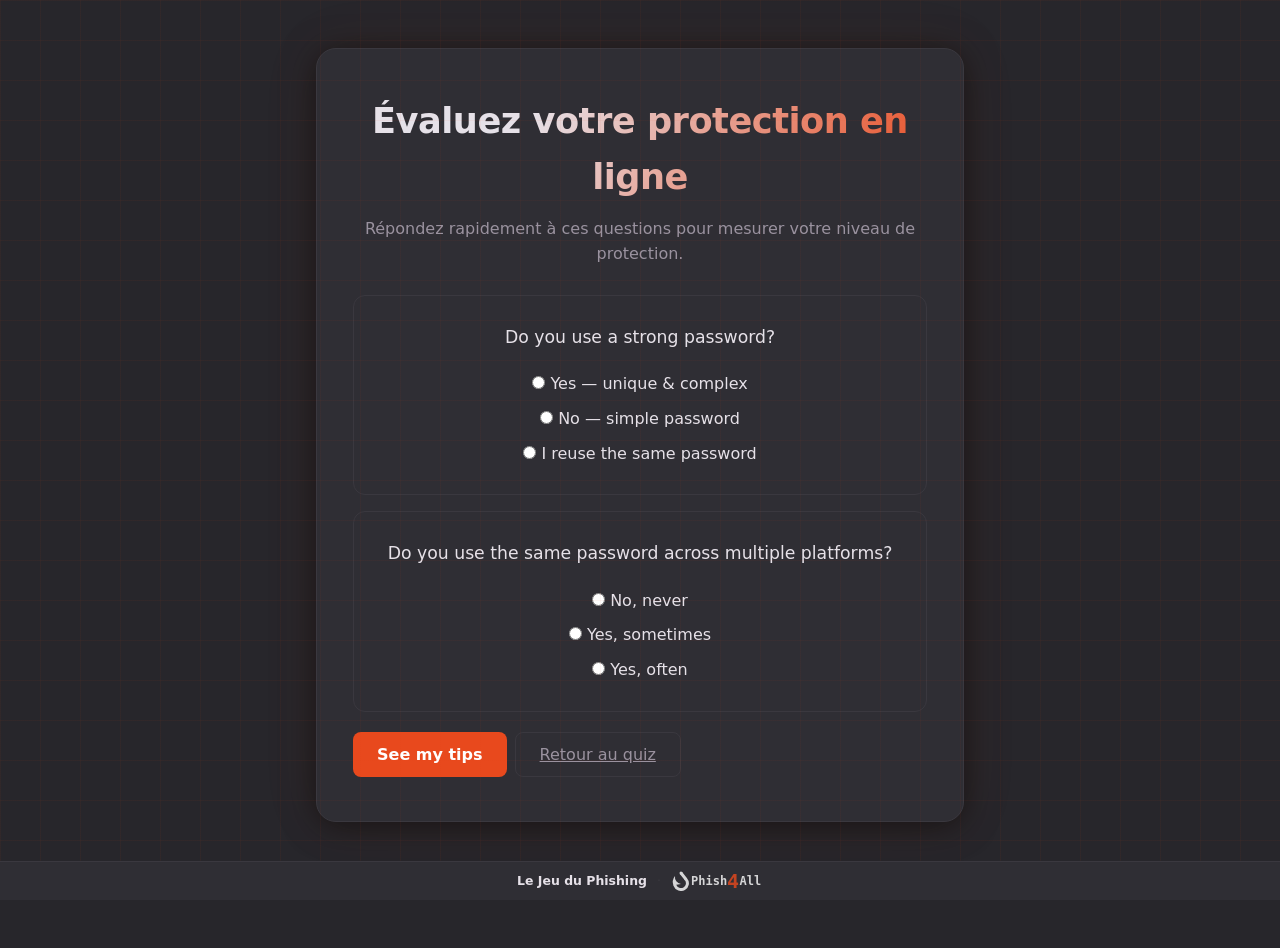
==== security.html @ cad2d088 "Add security evaluation page and related functionality in French" ====
<!DOCTYPE html>
<html lang="fr">
<head>
  <meta charset="UTF-8">
  <meta name="viewport" content="width=device-width, initial-scale=1.0">
  <title>Évaluer ma sécurité</title>
  <link rel="stylesheet" href="css/style.css">
</head>
<body>

  <div class="container">
    <div class="welcome-card" style="max-width:720px;margin:48px auto;">
      <h1 class="welcome-title">Évaluez votre protection en ligne</h1>
      <p class="welcome-subtitle">Répondez rapidement à ces questions pour mesurer votre niveau de protection.</p>

      <div id="sec-questions" class="sec-questions">
        <!-- questions rendered by js/security.js -->
      </div>

      <div style="margin-top:20px;display:flex;gap:8px;">
        <button class="btn-primary" id="btn-submit">Voir mes conseils</button>
        <a href="index.html" class="btn-outline">Retour au quiz</a>
      </div>
    </div>
  </div>

  <footer class="site-footer">
    <span class="footer-title">Le Jeu du Phishing</span>
    <span class="footer-sep">·</span>
    <a href="https://www.phish4all.com" target="_blank" rel="noopener" class="footer-logo-link">
      <img src="assets/logo_white.svg" alt="Phish4All" class="p4a-logo">
    </a>
  </footer>

  <script src="js/locales.js"></script>
  <script src="js/security.js"></script>
</body>
</html>
---- css/style.css ----
*, *::before, *::after { box-sizing: border-box; margin: 0; padding: 0; }

:root {
  --bg:        #27262b;
  --surface:   #2f2e34;
  --surface2:  #44434d;
  --border:    #3a383f;
  --accent:    #e8491d;
  --accent-h:  #cf3e15;
  --accent-lo: rgba(232,73,29,.15);
  --ok:        #10b981;
  --ok-lo:     rgba(16,185,129,.12);
  --err:       #ef4444;
  --err-lo:    rgba(239,68,68,.12);
  --warn:      #f59e0b;
  --text:      #e6e1e8;
  --muted:     #9a929f;
  --mono:      'JetBrains Mono', monospace;
  --sans:      'Inter', system-ui, sans-serif;
  --r:         12px;
  --r-sm:      8px;
}

body {
  font-family: var(--sans);
  background: var(--bg);
  color: var(--text);
  min-height: 100vh;
  line-height: 1.6;
}

body::before {
  content: '';
  position: fixed;
  inset: 0;
  background-image:
    linear-gradient(rgba(232,73,29,.05) 1px, transparent 1px),
    linear-gradient(90deg, rgba(232,73,29,.05) 1px, transparent 1px);
  background-size: 40px 40px;
  pointer-events: none;
  z-index: 0;
}

/* ── SCREENS ── */
.screen        { display: none; min-height: 100vh; position: relative; z-index: 1; padding-bottom: 44px; }
.screen.active { display: block; }

#screen-welcome.active {
  display: flex;
  flex-direction: column;
  align-items: center;
  justify-content: center;
  padding: 72px 16px 40px;
}

.container {
  max-width: 680px;
  margin: 0 auto;
  padding: 0 16px;
}

/* ── LANG BAR ── */
.lang-bar {
  position: fixed;
  top: 14px; right: 14px;
  display: flex;
  gap: 8px;
  z-index: 200;
}

.lang-btn {
  padding: 5px 14px;
  border-radius: 20px;
  border: 1px solid var(--border);
  background: var(--surface);
  color: var(--muted);
  font: 500 13px var(--sans);
  cursor: pointer;
  transition: all .2s;
}
.lang-btn:hover,
.lang-btn.active {
  background: var(--accent);
  border-color: var(--accent);
  color: #fff;
}

/* ── WELCOME ── */
.welcome-card {
  background: var(--surface);
  border: 1px solid var(--border);
  border-radius: 20px;
  padding: 44px 36px;
  text-align: center;
  max-width: 440px;
  width: 100%;
  box-shadow: 0 4px 32px rgba(0,0,0,.5), 0 0 60px rgba(232,73,29,.08);
}

.shield-icon {
  width: 68px; height: 68px;
  background: linear-gradient(135deg, var(--accent), #ff7043);
  border-radius: 18px;
  display: flex;
  align-items: center;
  justify-content: center;
  margin: 0 auto 20px;
  box-shadow: 0 8px 24px rgba(232,73,29,.35);
}
.shield-icon svg { width: 38px; height: 38px; stroke: #fff; }

.welcome-title {
  font-size: 2.2rem;
  font-weight: 700;
  letter-spacing: -.5px;
  background: linear-gradient(120deg, #e6e1e8 30%, #e8491d);
  -webkit-background-clip: text;
  -webkit-text-fill-color: transparent;
  background-clip: text;
  margin-bottom: 10px;
}

.welcome-subtitle {
  color: var(--muted);
  font-size: 1rem;
  margin-bottom: 28px;
}

.welcome-stats {
  display: flex;
  justify-content: center;
  gap: 12px;
  margin-bottom: 32px;
}

.stat-chip {
  background: var(--surface2);
  border: 1px solid var(--border);
  border-radius: 10px;
  padding: 10px 16px;
  text-align: center;
  flex: 1;
}
.stat-num   { display: block; font-size: 1.4rem; font-weight: 700; color: var(--accent); line-height: 1.2; }
.stat-label { font-size: .72rem; color: var(--muted); text-transform: uppercase; letter-spacing: .4px; }

.embed-mode .lang-bar,
.embed-mode .site-footer {
  display: none;
}
.site-footer {
  position: fixed;
  bottom: 0; left: 0; right: 0;
  z-index: 150;
  background: var(--surface);
  border-top: 1px solid var(--border);
  padding: 9px 16px;
  display: flex;
  align-items: center;
  justify-content: center;
  gap: 10px;
  font-size: .78rem;
}
.footer-title {
  font-weight: 600;
  color: var(--text);
}
.footer-sep { color: var(--border); }
.footer-by  { color: var(--muted); }
.footer-logo-link { display: flex; align-items: center; }
.p4a-logo {
  height: 20px;
  width: auto;
  opacity: .8;
  transition: opacity .2s;
  vertical-align: middle;
}
.footer-logo-link:hover .p4a-logo { opacity: 1; }

/* ── BUTTONS ── */
.btn-primary {
  display: inline-flex;
  align-items: center;
  justify-content: center;
  gap: 8px;
  padding: 12px 24px;
  background: var(--accent);
  color: #fff;
  border: none;
  border-radius: var(--r-sm);
  font: 600 1rem var(--sans);
  cursor: pointer;
  transition: all .2s;
}
.btn-primary:hover  { background: var(--accent-h); transform: translateY(-1px); box-shadow: 0 4px 14px rgba(232,73,29,.4); }
.btn-primary:active { transform: translateY(0); }
.btn-primary.btn-full { width: 100%; border-radius: var(--r); padding: 14px; font-size: 1.05rem; }

.btn-outline {
  display: inline-flex;
  align-items: center;
  justify-content: center;
  padding: 12px 24px;
  background: transparent;
  color: var(--muted);
  border: 1px solid var(--border);
  border-radius: var(--r-sm);
  font: 500 1rem var(--sans);
  cursor: pointer;
  transition: all .2s;
}
.btn-outline:hover { border-color: var(--muted); color: var(--text); }

/* ── QUIZ HEADER ── */
.quiz-header {
  position: sticky;
  top: 0; z-index: 100;
  display: flex;
  align-items: center;
  gap: 12px;
  padding: 10px 16px;
  background: rgba(39,38,43,.92);
  backdrop-filter: blur(10px);
  border-bottom: 1px solid var(--border);
}

.progress-label { font-size: .82rem; color: var(--muted); white-space: nowrap; }
.progress-bar   { flex: 1; height: 6px; background: var(--surface2); border-radius: 3px; overflow: hidden; }
.progress-fill  { height: 100%; background: linear-gradient(90deg, var(--accent), #ff7043); border-radius: 3px; transition: width .5s ease; }
.score-pill     { font-size: .82rem; font-weight: 600; color: var(--warn); white-space: nowrap; }

.quiz-body { padding: 24px 16px 48px; }

/* ── QCM CARD ── */
.question-card {
  background: var(--surface);
  border: 1px solid var(--border);
  border-radius: var(--r);
  padding: 28px 24px;
  margin-bottom: 16px;
  animation: fadeUp .3s ease;
}

.type-badge {
  display: inline-flex;
  align-items: center;
  gap: 5px;
  padding: 3px 10px;
  border-radius: 20px;
  font: 600 .72rem var(--sans);
  letter-spacing: .4px;
  text-transform: uppercase;
  margin-bottom: 14px;
}
.badge-qcm   { background: rgba(232,73,29,.12); color: #f07a5a; border: 1px solid rgba(232,73,29,.25); }
.badge-email { background: rgba(245,158,11,.12); color: #fbbf24; border: 1px solid rgba(245,158,11,.25); }

.question-text { font-size: 1.08rem; font-weight: 500; margin-bottom: 20px; line-height: 1.6; }

.options-list { display: flex; flex-direction: column; gap: 9px; }

.option-btn {
  width: 100%;
  text-align: left;
  display: flex;
  align-items: flex-start;
  gap: 12px;
  padding: 12px 16px;
  background: var(--surface2);
  border: 1.5px solid var(--border);
  border-radius: var(--r-sm);
  color: var(--text);
  font: 500 .93rem var(--sans);
  cursor: pointer;
  line-height: 1.5;
  transition: border-color .15s, background .15s;
}
.option-btn:hover:not(:disabled) { border-color: var(--accent); background: var(--accent-lo); }
.option-btn:disabled { cursor: default; }

.opt-letter {
  flex-shrink: 0;
  width: 24px; height: 24px;
  background: var(--border);
  border-radius: 6px;
  display: flex;
  align-items: center;
  justify-content: center;
  font: 600 .78rem var(--mono);
}

.option-btn.is-correct              { border-color: var(--ok); background: var(--ok-lo); }
.option-btn.is-correct .opt-letter  { background: var(--ok); color: #fff; }
.option-btn.is-wrong                { border-color: var(--err); background: var(--err-lo); }
.option-btn.is-wrong .opt-letter    { background: var(--err); color: #fff; }

/* ── EMAIL MOCK ── */
.email-intro {
  text-align: center;
  font-size: .88rem;
  color: var(--muted);
  font-weight: 500;
  margin-bottom: 10px;
}

.email-mock {
  background: #1e1d22;
  border: 1px solid var(--border);
  border-radius: var(--r);
  overflow: hidden;
  margin-bottom: 14px;
  animation: fadeUp .3s ease;
  transition: border-color .3s;
}

.email-meta {
  background: var(--surface2);
  padding: 14px 18px;
  border-bottom: 1px solid var(--border);
}

.email-row {
  display: flex;
  gap: 8px;
  font-size: .84rem;
  margin-bottom: 5px;
  align-items: baseline;
}
.email-row:last-child { margin-bottom: 0; }
.email-row-lbl { color: var(--muted); min-width: 46px; flex-shrink: 0; }
.email-row-val { color: var(--text); }
.email-addr    { font-family: var(--mono); font-size: .78rem; color: #f07a5a; }

.email-subject {
  margin-top: 10px;
  padding-top: 10px;
  border-top: 1px solid var(--border);
  font-weight: 600;
  font-size: .97rem;
}

.email-body {
  padding: 20px 18px;
  font-size: .88rem;
  line-height: 1.75;
  color: #c9c4cc;
  white-space: pre-line;
}

.email-cta { padding: 0 18px 18px; }
.email-cta-btn {
  display: inline-block;
  background: #b83c18;
  color: #fff;
  padding: 9px 18px;
  border-radius: 6px;
  font-size: .88rem;
  font-weight: 500;
  margin-bottom: 6px;
  cursor: default;
}
.email-cta-url { font-family: var(--mono); font-size: .74rem; color: var(--muted); }

.email-verdict {
  display: grid;
  grid-template-columns: 1fr 1fr;
  gap: 10px;
  margin-bottom: 16px;
}

.btn-phishing,
.btn-legit {
  padding: 13px;
  border-radius: var(--r-sm);
  font: 600 .93rem var(--sans);
  cursor: pointer;
  transition: all .2s;
  text-align: center;
}
.btn-phishing { border: 1.5px solid var(--err); background: var(--err-lo); color: #fca5a5; }
.btn-phishing:hover { background: rgba(239,68,68,.22); transform: translateY(-1px); }
.btn-legit    { border: 1.5px solid var(--ok); background: var(--ok-lo); color: #6ee7b7; }
.btn-legit:hover { background: rgba(16,185,129,.22); transform: translateY(-1px); }
.btn-phishing:disabled,
.btn-legit:disabled { cursor: default; transform: none; }

/* ── FEEDBACK BOX ── */
.feedback-box {
  background: var(--surface);
  border: 1px solid var(--border);
  border-radius: var(--r);
  padding: 22px;
  margin-bottom: 24px;
  animation: fadeUp .3s ease;
}
.feedback-box.hidden { display: none; }
.feedback-box.is-correct { border-color: rgba(16,185,129,.4); }
.feedback-box.is-wrong   { border-color: rgba(239,68,68,.4); }

.fb-top  { display: flex; gap: 14px; align-items: flex-start; margin-bottom: 12px; }
.fb-icon { font-size: 1.8rem; flex-shrink: 0; line-height: 1; }

.fb-content strong { display: block; font-size: 1rem; margin-bottom: 4px; }
.fb-content p      { font-size: .88rem; color: var(--muted); line-height: 1.6; }

.fb-flags { display: flex; flex-direction: column; gap: 6px; margin: 14px 0; }

.flag {
  display: flex;
  align-items: flex-start;
  gap: 8px;
  padding: 7px 11px;
  border-radius: var(--r-sm);
  font-size: .84rem;
  line-height: 1.45;
}
.flag-red   { background: var(--err-lo); border: 1px solid rgba(239,68,68,.2); color: #fca5a5; }
.flag-green { background: var(--ok-lo);  border: 1px solid rgba(16,185,129,.2); color: #6ee7b7; }
.flag-icon  { flex-shrink: 0; }

/* ── RESULT SCREEN ── */
#screen-result { padding: 40px 0 60px; }
#screen-result.active { display: block; }

.result-card {
  background: var(--surface);
  border: 1px solid var(--border);
  border-radius: 20px;
  padding: 44px 36px;
  text-align: center;
  max-width: 520px;
  margin: 0 auto;
  box-shadow: 0 4px 32px rgba(0,0,0,.4);
}

.result-heading { font-size: 1.7rem; font-weight: 700; margin-bottom: 28px; }

.score-ring-wrap {
  position: relative;
  width: 152px; height: 152px;
  margin: 0 auto 22px;
}

.score-ring { width: 100%; height: 100%; transform: rotate(-90deg); }
.ring-track    { fill: none; stroke: var(--surface2); stroke-width: 9; }
.ring-progress {
  fill: none;
  stroke-width: 9;
  stroke-linecap: round;
  stroke-dasharray: 314.16;
  stroke-dashoffset: 314.16;
  transition: stroke-dashoffset 1.1s cubic-bezier(.4,0,.2,1);
}

.ring-label {
  position: absolute;
  inset: 0;
  display: flex;
  flex-direction: column;
  align-items: center;
  justify-content: center;
}
.ring-label span  { font-size: 2.4rem; font-weight: 700; line-height: 1; }
.ring-label small { font-size: .95rem; color: var(--muted); }

.grade-badge {
  display: inline-block;
  padding: 7px 20px;
  border-radius: 20px;
  font: 700 .97rem var(--sans);
  margin-bottom: 6px;
}
.g5 { background: rgba(16,185,129,.18); color: #10b981; }
.g4 { background: rgba(232,73,29,.15); color: #f07a5a; }
.g3 { background: rgba(245,158,11,.15); color: #f59e0b; }
.g2 { background: rgba(239,68,68,.13);  color: #f87171; }
.g1 { background: rgba(239,68,68,.18);  color: #ef4444; }

.grade-desc { color: var(--muted); font-size: .93rem; margin-bottom: 28px; }

.tips-box {
  text-align: left;
  background: var(--surface2);
  border: 1px solid var(--border);
  border-radius: var(--r);
  padding: 18px 22px;
  margin-bottom: 24px;
}
.tips-box h3 {
  font-size: .78rem;
  text-transform: uppercase;
  letter-spacing: .5px;
  color: var(--muted);
  margin-bottom: 10px;
}
#tips-list { list-style: none; display: flex; flex-direction: column; gap: 7px; }
#tips-list li {
  font-size: .86rem;
  color: var(--text);
  padding-left: 18px;
  position: relative;
  line-height: 1.5;
}
#tips-list li::before { content: '→'; position: absolute; left: 0; color: var(--accent); font-weight: 700; }

.result-actions { display: flex; gap: 10px; justify-content: center; }
.result-actions .btn-primary { flex: 1; }

/* ── ANIMATION ── */
@keyframes fadeUp {
  from { opacity: 0; transform: translateY(14px); }
  to   { opacity: 1; transform: translateY(0); }
}

/* ── RESPONSIVE ── */
@media (max-width: 560px) {
  .welcome-card, .result-card { padding: 28px 18px; }
  .welcome-stats { gap: 8px; }
  .stat-chip { padding: 9px 10px; }
  .question-card { padding: 20px 14px; }
  .email-verdict { grid-template-columns: 1fr; }
  .result-actions { flex-direction: column; }
  .quiz-header { padding: 8px 12px; gap: 8px; }
  .quiz-body { padding: 16px 0 48px; }
}
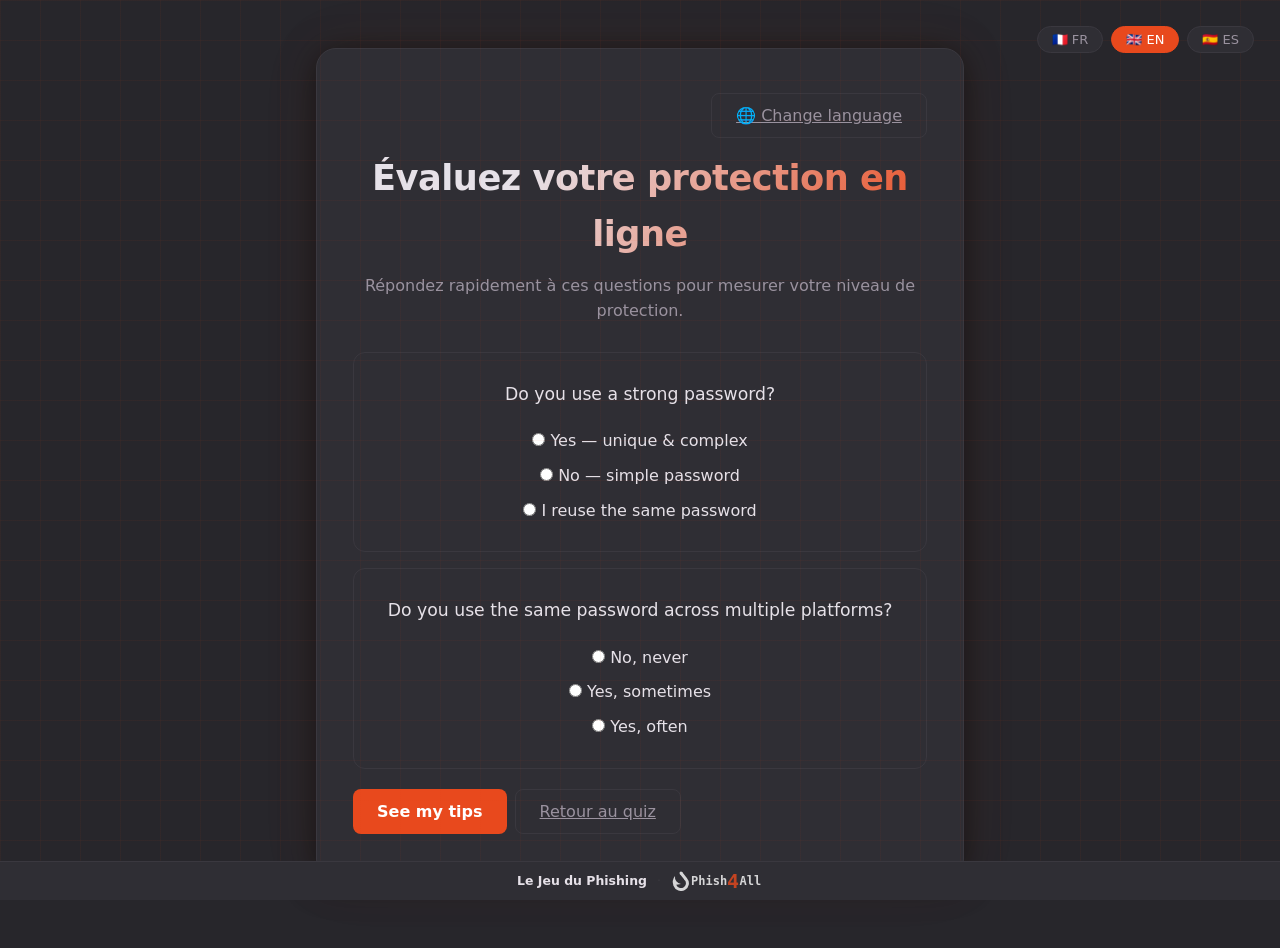
==== commit 51991283: "Add language selection buttons and update home link functionality" ====
--- a/security.html
+++ b/security.html
@@ -8,8 +8,18 @@
 </head>
 <body>
 
+  <div class="lang-bar" style="padding:12px;display:flex;gap:8px;justify-content:flex-end;">
+    <button class="lang-btn" data-lang="fr">🇫🇷 FR</button>
+    <button class="lang-btn" data-lang="en">🇬🇧 EN</button>
+    <button class="lang-btn" data-lang="es">🇪🇸 ES</button>
+  </div>
+
   <div class="container">
     <div class="welcome-card" style="max-width:720px;margin:48px auto;">
+      <div style="display:flex;justify-content:space-between;align-items:center;margin-bottom:12px;">
+        <div></div>
+        <a id="btn-home" href="index.html" class="btn-outline">🌐 Changer de langue</a>
+      </div>
       <h1 class="welcome-title">Évaluez votre protection en ligne</h1>
       <p class="welcome-subtitle">Répondez rapidement à ces questions pour mesurer votre niveau de protection.</p>
 
@@ -19,7 +29,7 @@
 
       <div style="margin-top:20px;display:flex;gap:8px;">
         <button class="btn-primary" id="btn-submit">Voir mes conseils</button>
-        <a href="index.html" class="btn-outline">Retour au quiz</a>
+        <a id="link-home" href="index.html" class="btn-outline">Retour au quiz</a>
       </div>
     </div>
   </div>
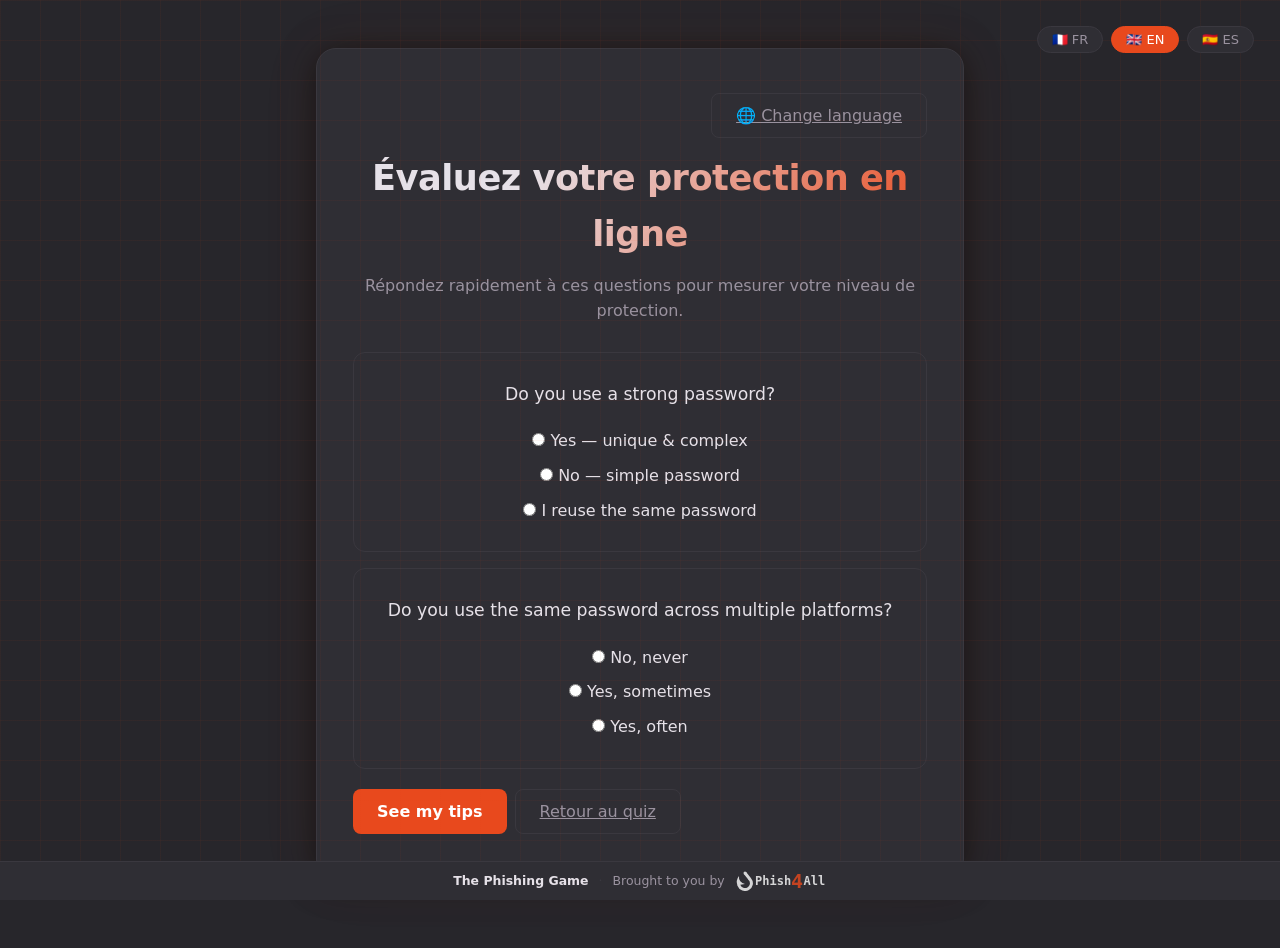
==== commit d63a2c91: "Add footer links and update security page titles for localization" ====
--- a/security.html
+++ b/security.html
@@ -35,8 +35,9 @@
   </div>
 
   <footer class="site-footer">
-    <span class="footer-title">Le Jeu du Phishing</span>
+    <span class="footer-title" id="footer-title">Le Jeu du Phishing</span>
     <span class="footer-sep">·</span>
+    <span class="footer-by" id="footer-brought">Proposé par</span>
     <a href="https://www.phish4all.com" target="_blank" rel="noopener" class="footer-logo-link">
       <img src="assets/logo_white.svg" alt="Phish4All" class="p4a-logo">
     </a>
--- a/css/style.css
+++ b/css/style.css
@@ -176,6 +176,14 @@
   vertical-align: middle;
 }
 .footer-logo-link:hover .p4a-logo { opacity: 1; }
+.footer-link {
+  color: var(--accent);
+  font-weight: 600;
+  text-decoration: underline;
+  text-underline-offset: 2px;
+  transition: opacity .2s;
+}
+.footer-link:hover { opacity: .75; }
 
 /* ── BUTTONS ── */
 .btn-primary {
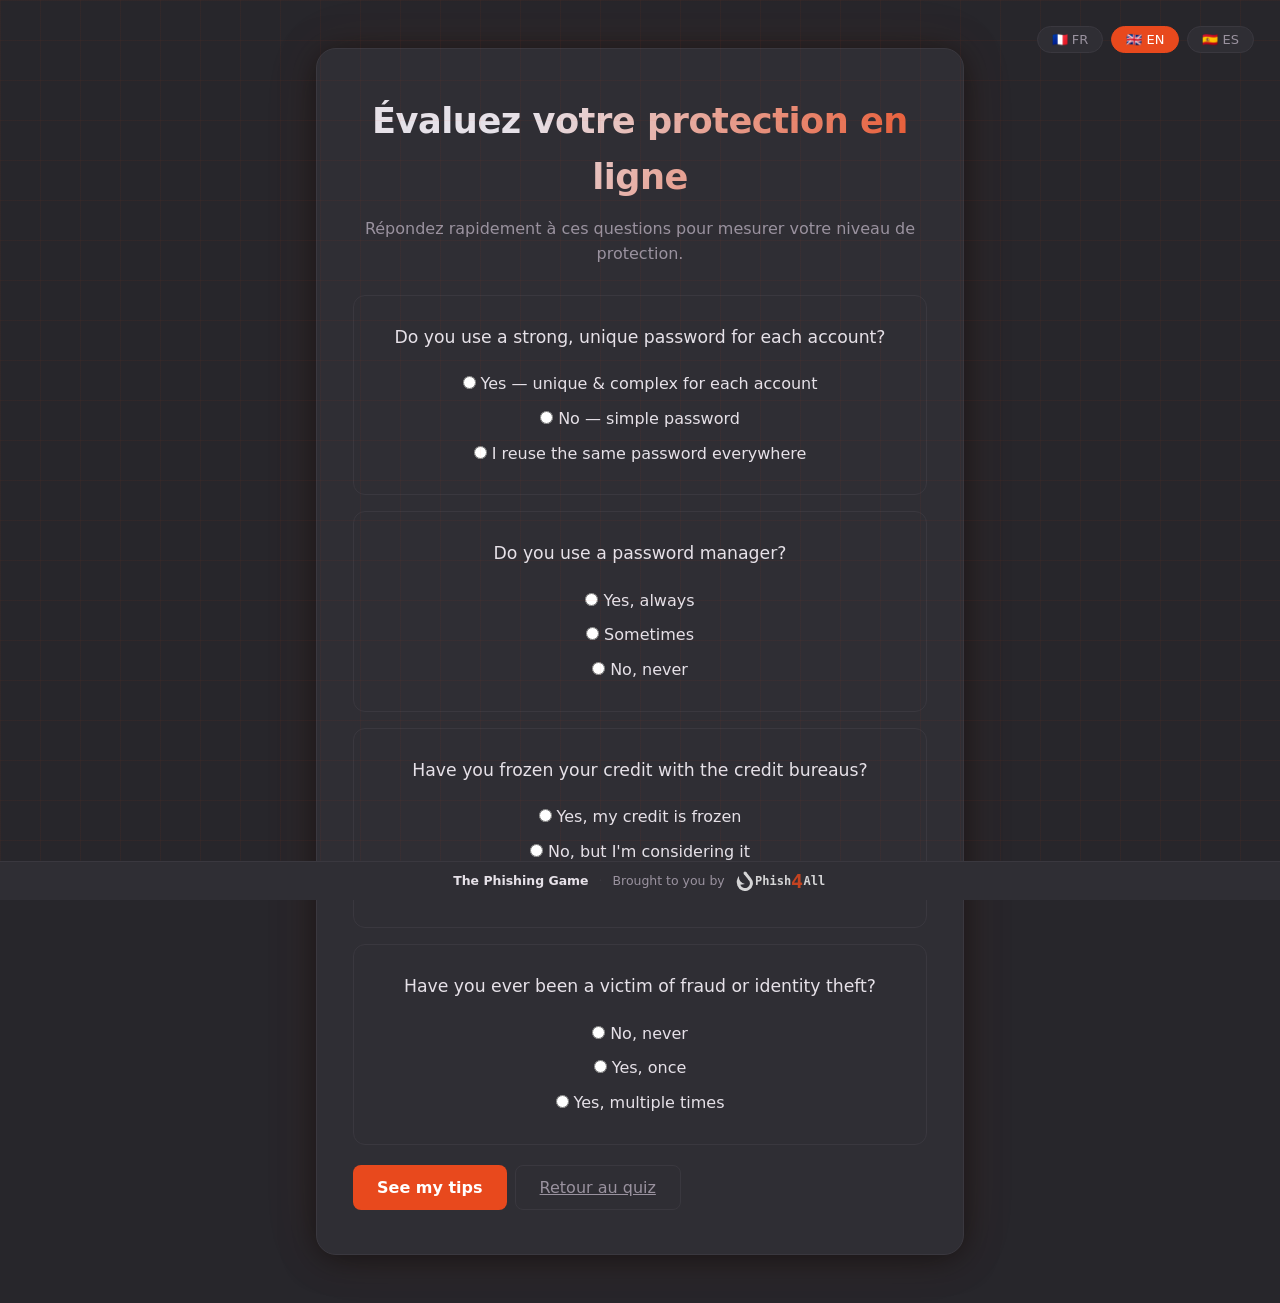
==== commit 45753525: "Remove unused home button from security page and clean up related code" ====
--- a/security.html
+++ b/security.html
@@ -16,10 +16,6 @@
 
   <div class="container">
     <div class="welcome-card" style="max-width:720px;margin:48px auto;">
-      <div style="display:flex;justify-content:space-between;align-items:center;margin-bottom:12px;">
-        <div></div>
-        <a id="btn-home" href="index.html" class="btn-outline">🌐 Changer de langue</a>
-      </div>
       <h1 class="welcome-title">Évaluez votre protection en ligne</h1>
       <p class="welcome-subtitle">Répondez rapidement à ces questions pour mesurer votre niveau de protection.</p>
 
--- a/css/style.css
+++ b/css/style.css
@@ -486,6 +486,33 @@
 
 .grade-desc { color: var(--muted); font-size: .93rem; margin-bottom: 28px; }
 
+.sec-score-wrap { margin: 18px 0 24px; text-align: center; }
+.sec-score-bar-track {
+  position: relative;
+  height: 10px;
+  border-radius: 5px;
+  background: linear-gradient(to right, #ef4444, #f59e0b 50%, #10b981);
+  margin: 12px 0 6px;
+}
+.sec-score-thumb {
+  position: absolute;
+  top: 50%;
+  width: 18px; height: 18px;
+  border-radius: 50%;
+  background: var(--bg);
+  border: 3px solid #fff;
+  transform: translate(-50%, -50%);
+  box-shadow: 0 1px 6px rgba(0,0,0,.5);
+  transition: left .7s cubic-bezier(.4,0,.2,1);
+}
+.sec-score-labels {
+  display: flex;
+  justify-content: space-between;
+  font-size: .73rem;
+  color: var(--muted);
+  margin-top: 4px;
+}
+
 .tips-box {
   text-align: left;
   background: var(--surface2);
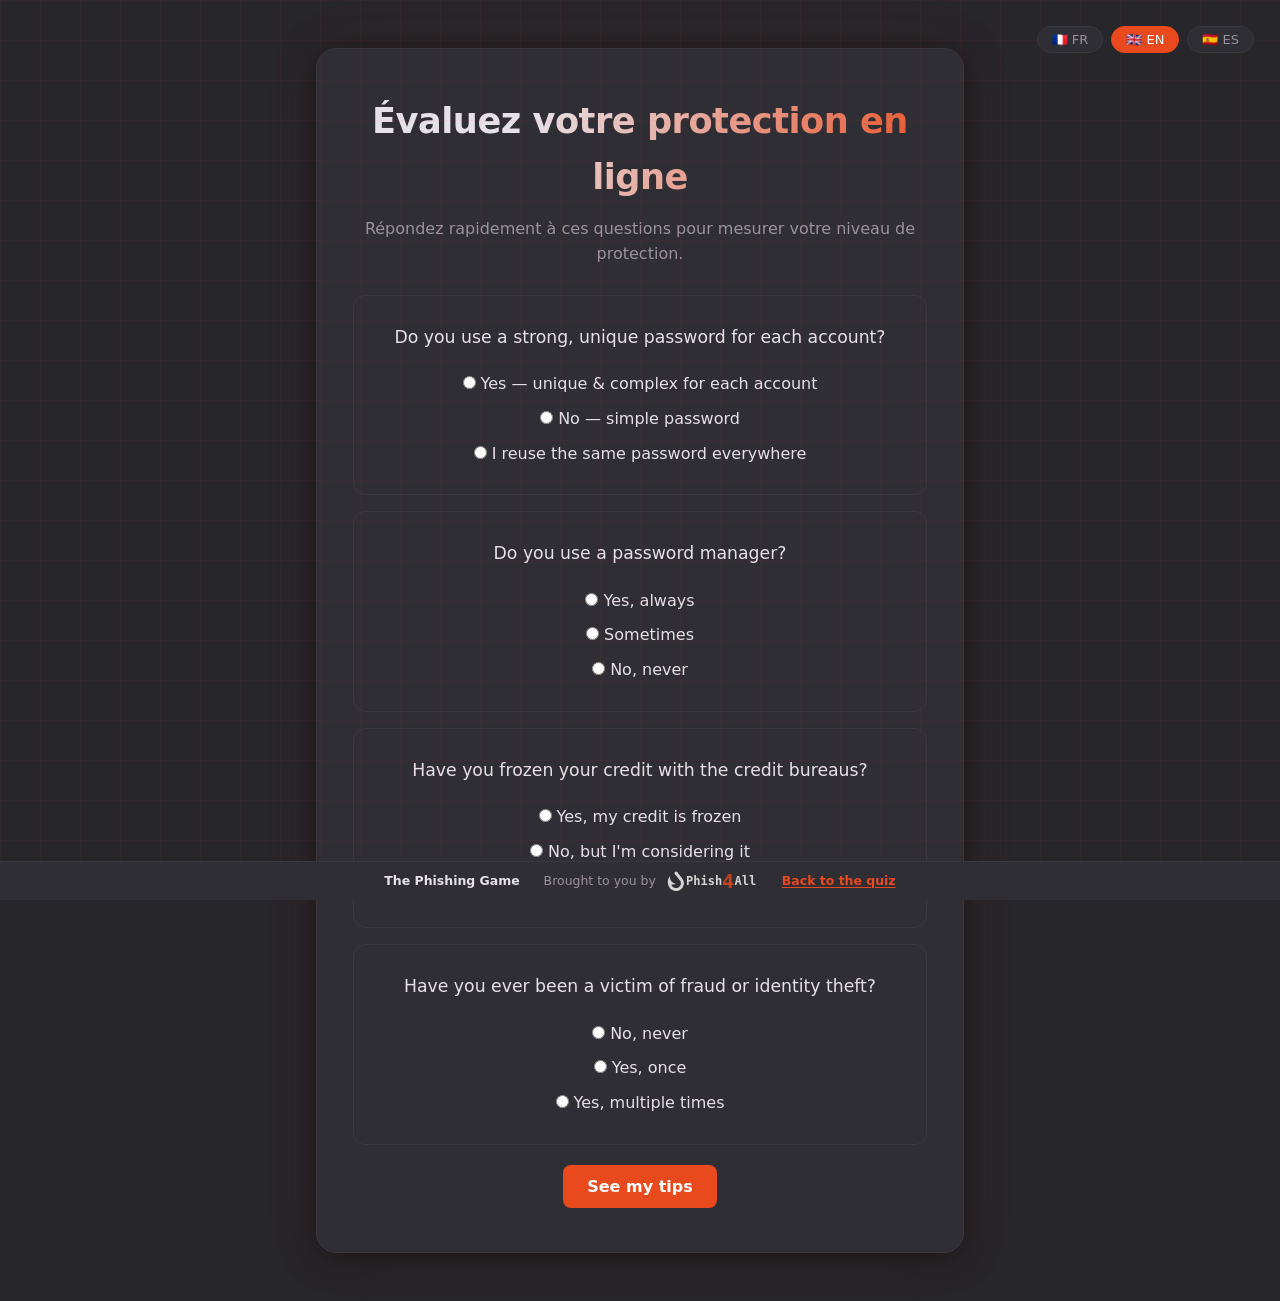
==== commit 02847eab: "Refactor embed mode handling and update language button functionality; add 'back to quiz' text in mu" ====
--- a/security.html
+++ b/security.html
@@ -23,9 +23,8 @@
         <!-- questions rendered by js/security.js -->
       </div>
 
-      <div style="margin-top:20px;display:flex;gap:8px;">
+      <div style="margin-top:20px;">
         <button class="btn-primary" id="btn-submit">Voir mes conseils</button>
-        <a id="link-home" href="index.html" class="btn-outline">Retour au quiz</a>
       </div>
     </div>
   </div>
@@ -37,6 +36,8 @@
     <a href="https://www.phish4all.com" target="_blank" rel="noopener" class="footer-logo-link">
       <img src="assets/logo_white.svg" alt="Phish4All" class="p4a-logo">
     </a>
+    <span class="footer-sep">·</span>
+    <a id="link-home" href="index.html" class="footer-link">Retour au quiz</a>
   </footer>
 
   <script src="js/locales.js"></script>
--- a/css/style.css
+++ b/css/style.css
@@ -145,7 +145,8 @@
 .stat-label { font-size: .72rem; color: var(--muted); text-transform: uppercase; letter-spacing: .4px; }
 
 .embed-mode .lang-bar,
-.embed-mode .site-footer {
+.embed-mode .site-footer,
+.embed-mode #btn-home {
   display: none;
 }
 .site-footer {
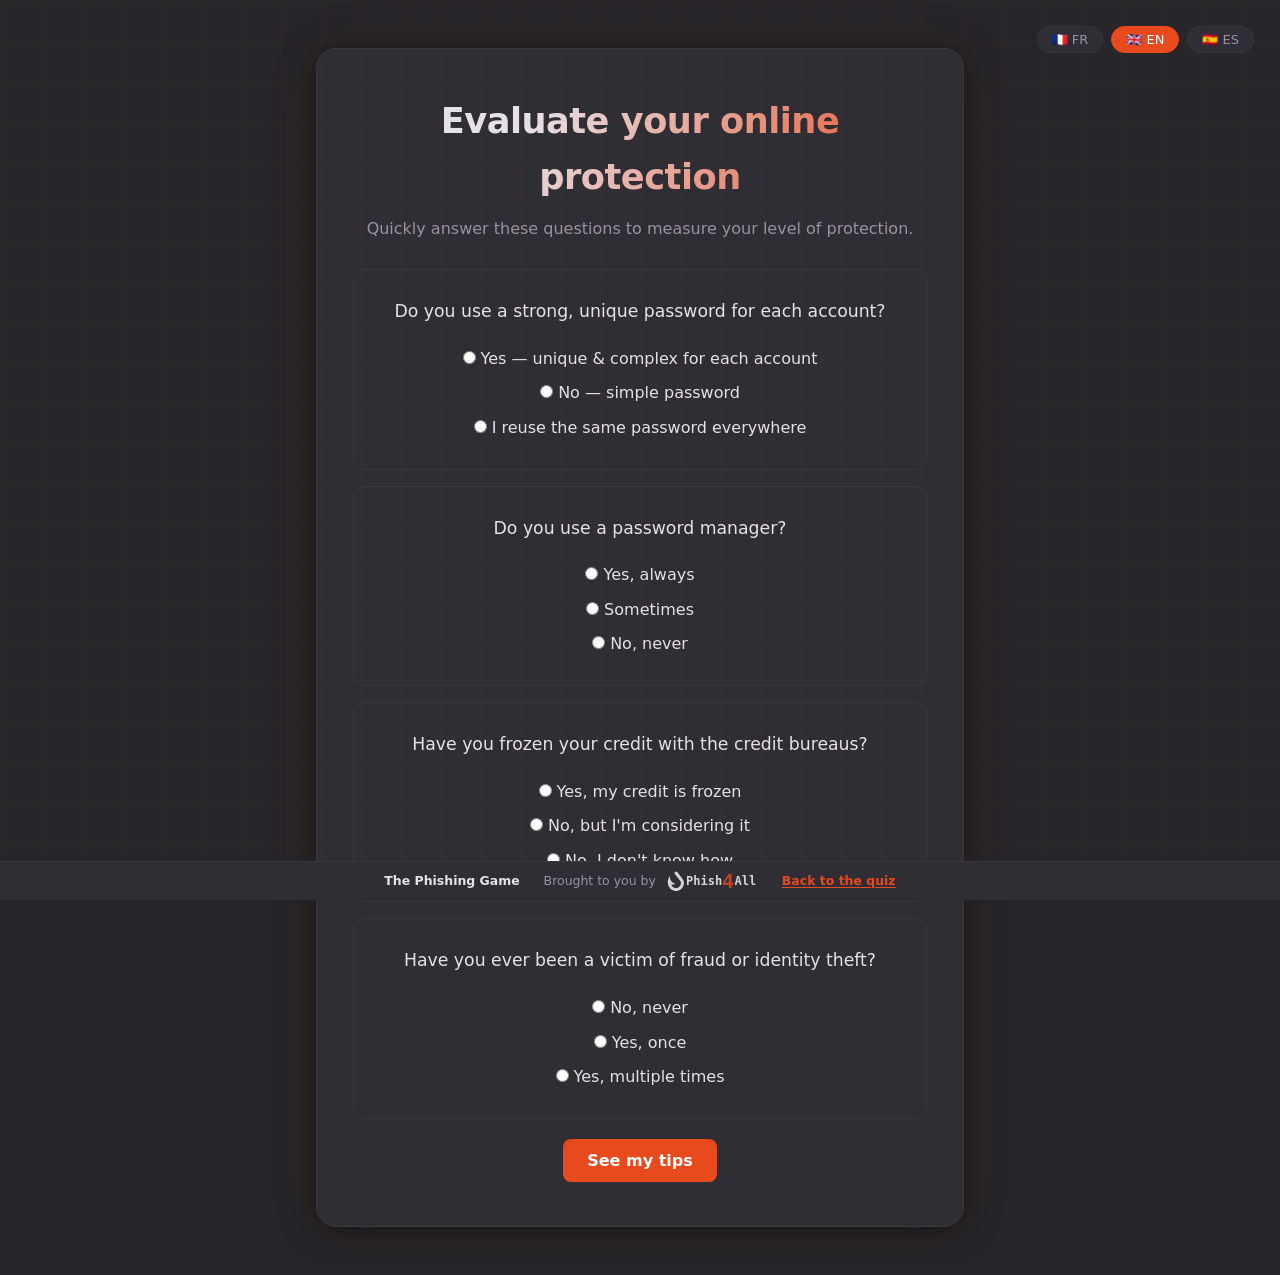
==== commit 67c73379: "Add dynamic title and subtitle to security evaluation page" ====
--- a/security.html
+++ b/security.html
@@ -5,10 +5,11 @@
   <meta name="viewport" content="width=device-width, initial-scale=1.0">
   <title>Évaluer ma sécurité</title>
   <link rel="stylesheet" href="css/style.css">
+  <script>if(new URLSearchParams(location.search).get('embed')==='1')document.documentElement.classList.add('embed-mode');</script>
 </head>
 <body>
 
-  <div class="lang-bar" style="padding:12px;display:flex;gap:8px;justify-content:flex-end;">
+  <div class="lang-bar" style="padding:12px;gap:8px;justify-content:flex-end;">
     <button class="lang-btn" data-lang="fr">🇫🇷 FR</button>
     <button class="lang-btn" data-lang="en">🇬🇧 EN</button>
     <button class="lang-btn" data-lang="es">🇪🇸 ES</button>
@@ -16,8 +17,8 @@
 
   <div class="container">
     <div class="welcome-card" style="max-width:720px;margin:48px auto;">
-      <h1 class="welcome-title">Évaluez votre protection en ligne</h1>
-      <p class="welcome-subtitle">Répondez rapidement à ces questions pour mesurer votre niveau de protection.</p>
+      <h1 class="welcome-title" id="sec-title">Évaluez votre protection en ligne</h1>
+      <p class="welcome-subtitle" id="sec-subtitle">Répondez rapidement à ces questions pour mesurer votre niveau de protection.</p>
 
       <div id="sec-questions" class="sec-questions">
         <!-- questions rendered by js/security.js -->
--- a/css/style.css
+++ b/css/style.css
@@ -147,7 +147,7 @@
 .embed-mode .lang-bar,
 .embed-mode .site-footer,
 .embed-mode #btn-home {
-  display: none;
+  display: none !important;
 }
 .site-footer {
   position: fixed;
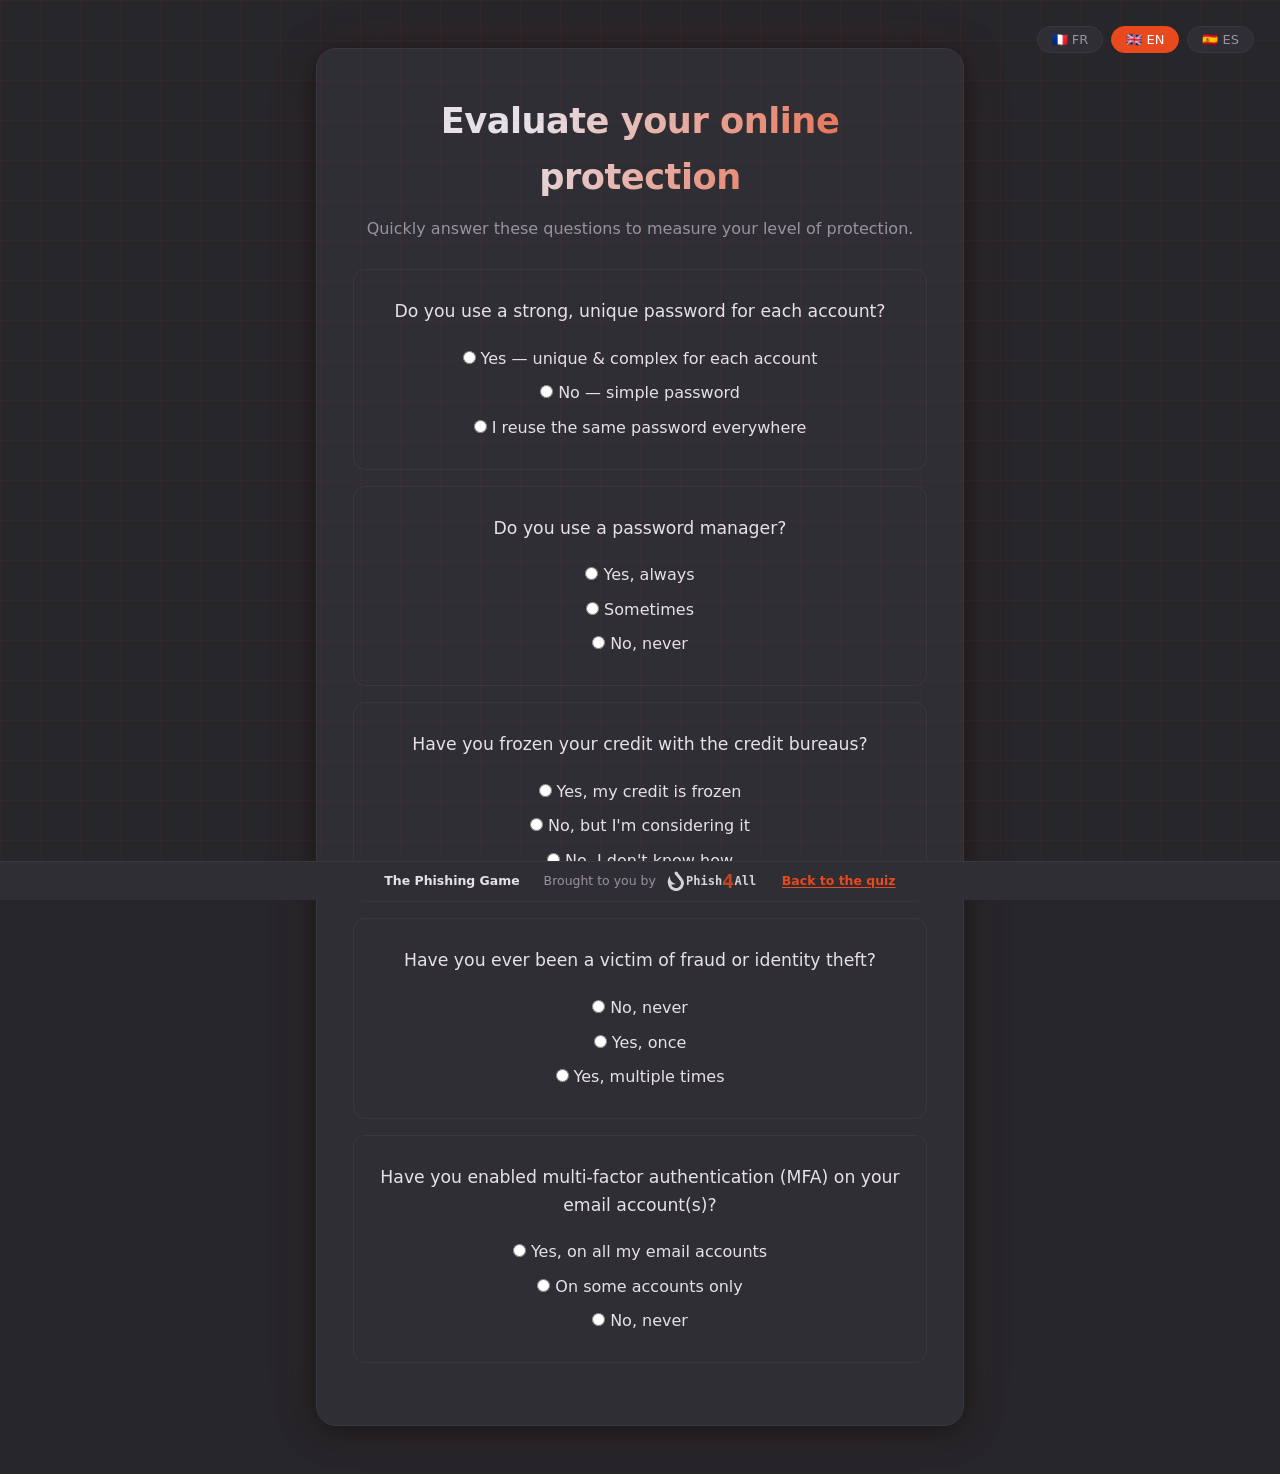
==== commit 50892b93: "Refactor security evaluation interaction to trigger evaluation on question change instead of button " ====
--- a/security.html
+++ b/security.html
@@ -24,9 +24,6 @@
         <!-- questions rendered by js/security.js -->
       </div>
 
-      <div style="margin-top:20px;">
-        <button class="btn-primary" id="btn-submit">Voir mes conseils</button>
-      </div>
     </div>
   </div>
 
--- a/css/style.css
+++ b/css/style.css
@@ -228,8 +228,7 @@
   align-items: center;
   gap: 12px;
   padding: 10px 16px;
-  background: rgba(39,38,43,.92);
-  backdrop-filter: blur(10px);
+  background: var(--bg);
   border-bottom: 1px solid var(--border);
 }
 
